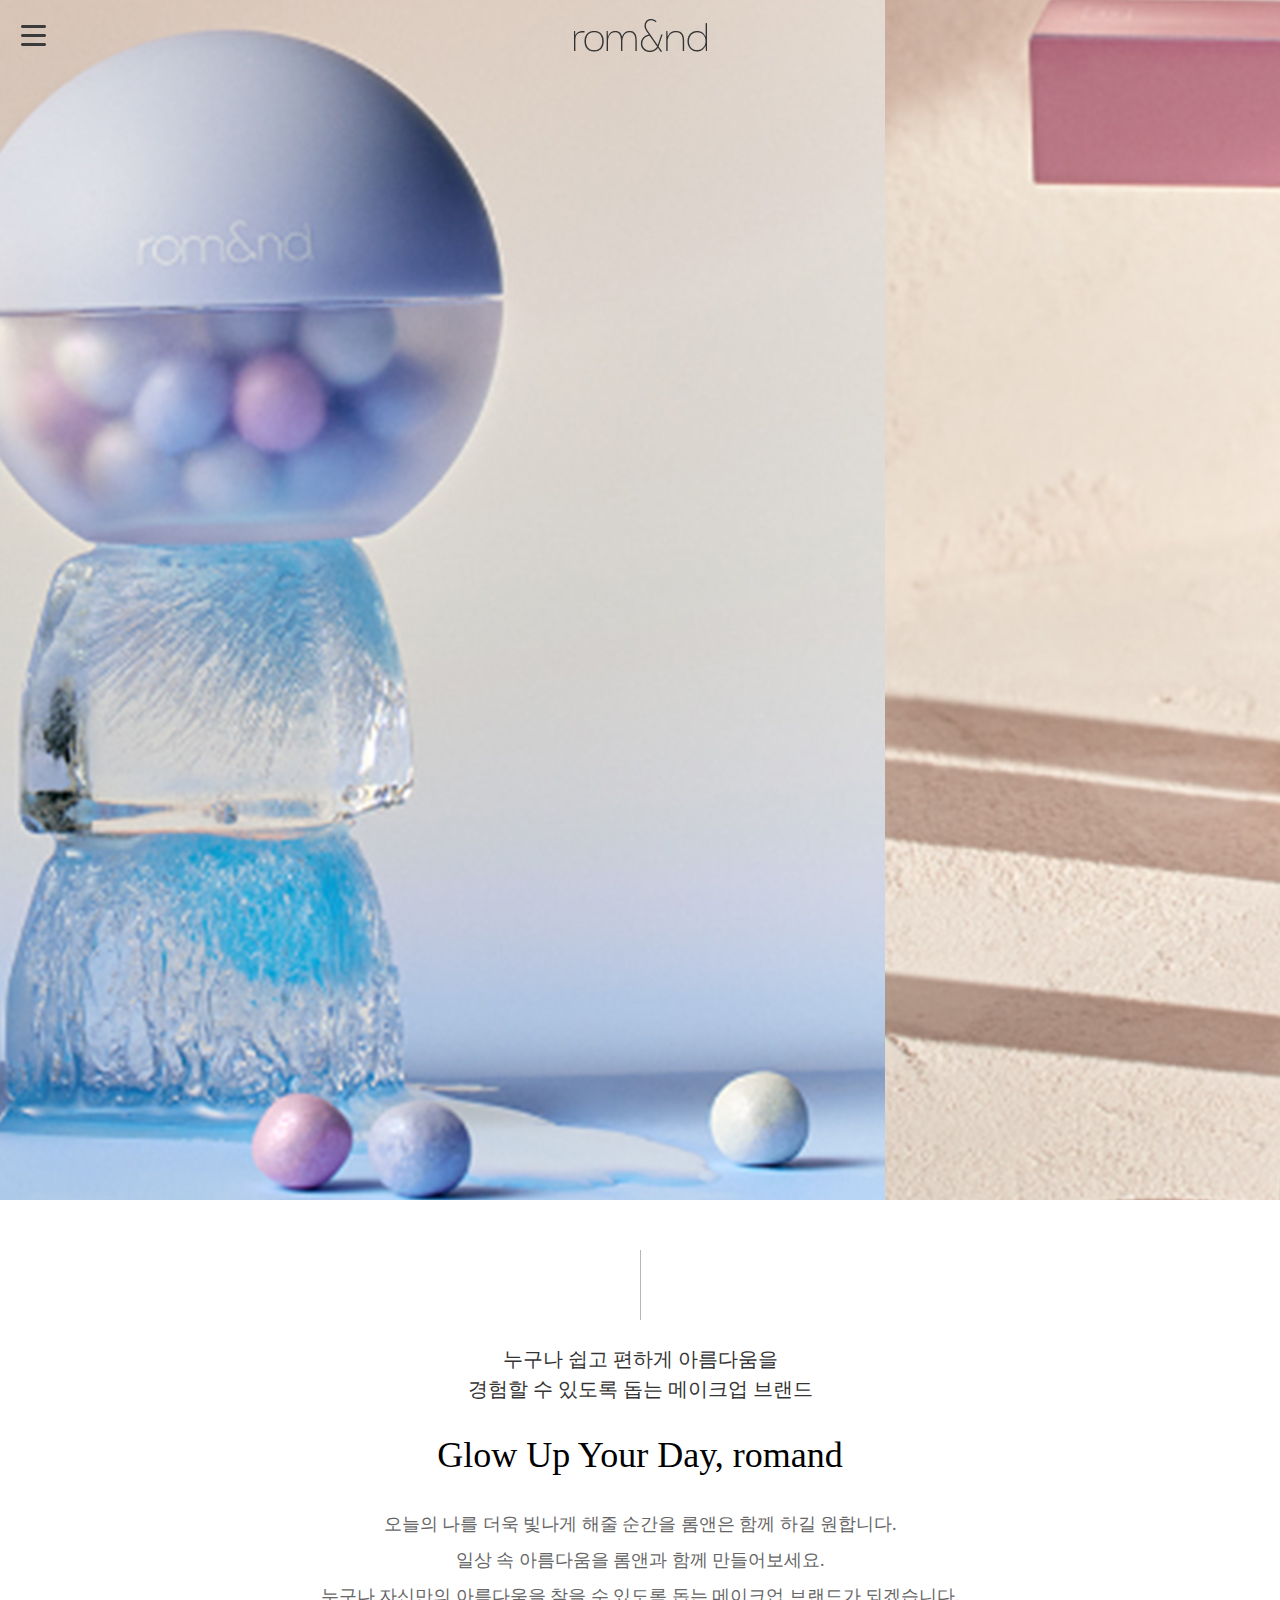
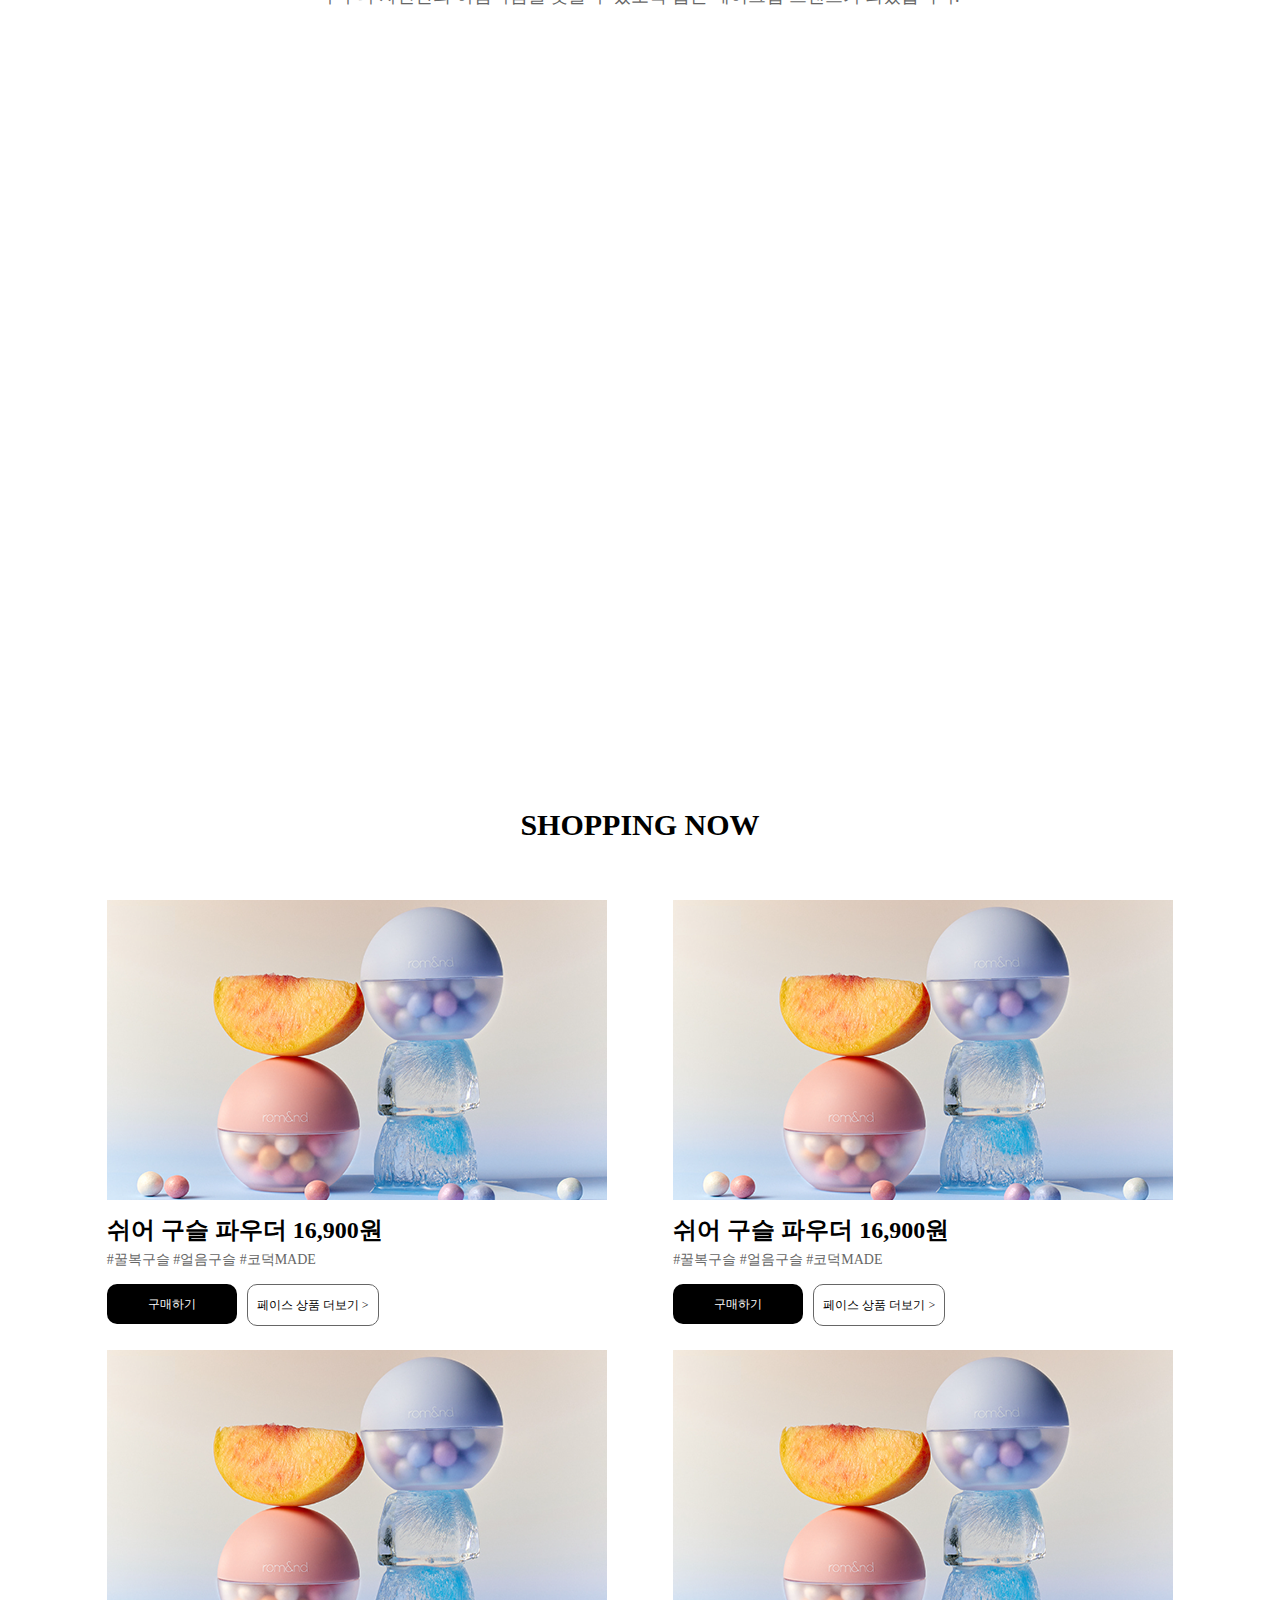
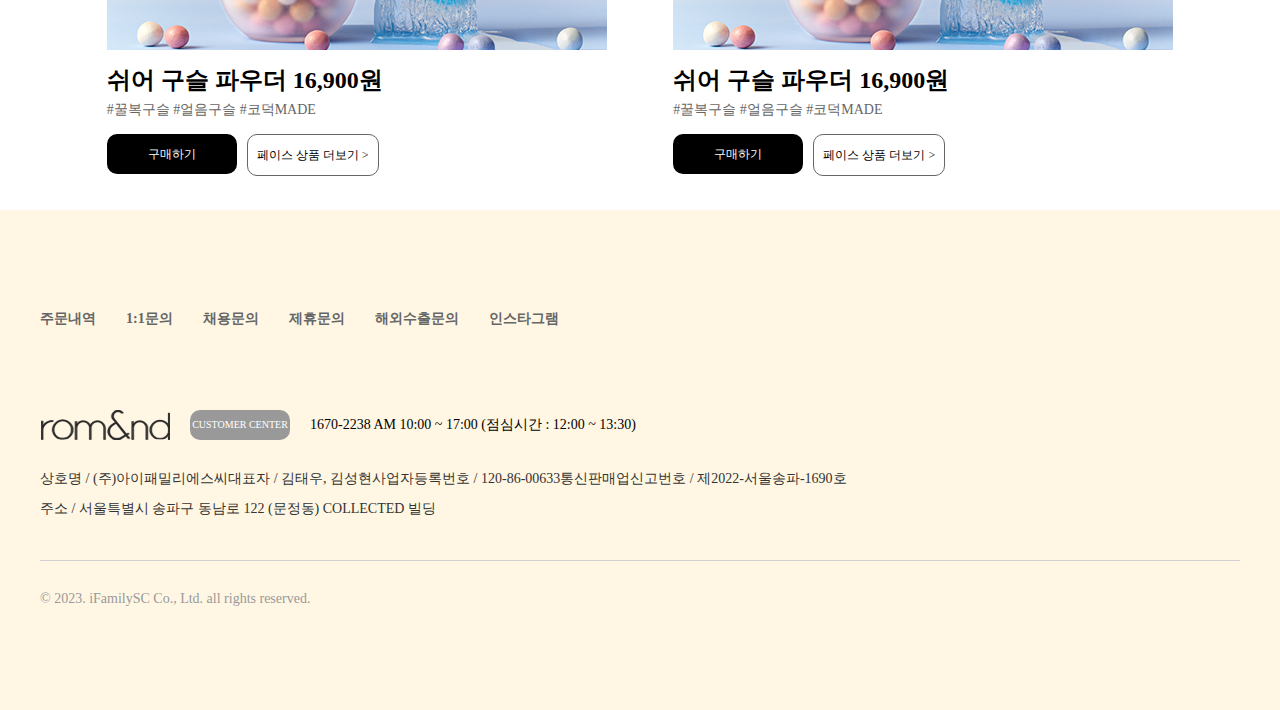
==== 롬앤/index.html @ 92b817ca "최최최최종" ====
<!DOCTYPE html>
<html lang="ko">
<head>
  <meta charset="UTF-8">
  <meta name="viewport" content="width=device-width, initial-scale=1.0">
  <title>롬앤</title>
  <link rel="stylesheet" href="./css/main.css">
  <script src="./js/jquery-3.7.1.min.js"></script>
  <script src="./js/main.js"></script>
</head>
<body>
  <div id="wrap">
    <header id="header">
      <div class="logo">
        <a href="#"><img src="./images/logo1.png" alt=""></a>
      </div>
      <div class="nav">
        <div class="menuOpen">
          <a href="#"><img src="./images/menu.png" alt=""></a>
        </div>
        <ul>
          <li><a href="#">로그인</a></li>
          <li><a href="#">SHOPPING</a>
            <ul>
              <li><a href="#">BASE</a></li>
              <li><a href="#">FACE</a></li>
              <li><a href="#">EYE</a></li>
              <li><a href="#">GLOW LIP</a></li>
              <li><a href="#">MATTE LIP</a></li>
              <li><a href="#">NAIL</a></li>
              <li><a href="#">ACCs</a></li>
              <li><a href="#">SET</a></li>
              <li><a href="#">OUTLET</a></li>
              <li><a href="#">ONLY romMATE</a></li>
            </ul>
          </li>
          <li><a href="#">COMMUNITY</a>
            <ul>
              <li><a href="#">EVENT</a></li>
              <li><a href="#">STORY</a></li>
              <li><a href="#">LOOKBOOK</a></li>
              <li><a href="#">NOTICE</a></li>
              <li><a href="#">Q&A</a></li>
              <li><a href="#">FAQ</a></li>
            </ul>
          </li>
          <li><a href="#">MEMBERSHIP</a></li>
          <li><a href="#">REVIEW</a></li>
          <li><a href="#">OPEN OFFICE</a></li>
          <li><a href="#">케미프로젝트</a></li>
        </ul>
      </div>
    </header>
    <div id="slide">
      <ul>
        <li><a href="#"><img src="./images/slide01.jpg" alt=""></a></li>
        <li><a href="#"><img src="./images/slide02.jpg" alt=""></a></li>
        <li><a href="#"><img src="./images/slide03.jpg" alt=""></a></li>
      </ul>
    </div>
    <div id="container">
      <div class="brandWrap">
        <p class="line">
          <img src="./images/line.png" alt="">
        </p>
        <p class="brandSentence">
          누구나 쉽고 편하게 아름다움을<br>
          경험할 수 있도록 돕는 메이크업 브랜드
        </p>
        <h1>Glow Up Your Day, romand</h1>
        <p class="brandStory">
          오늘의 나를 더욱 빛나게 해줄 순간을 롬앤은 함께 하길 원합니다.<br>
          일상 속 아름다움을 롬앤과 함께 만들어보세요.<br>
          누구나 자신만의 아름다움을 찾을 수 있도록 돕는 메이크업 브랜드가 되겠습니다.
        </p>
        <p class="brandVideo">
          <iframe width="1100" height="618.75" src="https://www.youtube.com/embed/pG-QlSanU3E?si=R5c2XMdWmQJbDLjf" title="YouTube video player" frameborder="0" allow="accelerometer; autoplay; clipboard-write; encrypted-media; gyroscope; picture-in-picture; web-share" referrerpolicy="strict-origin-when-cross-origin" allowfullscreen></iframe>
        </p>
      </div>
      <div class="shoppingPage">
        <h2><a href="#">SHOPPING NOW</a></h2>
        <div class="soppingWrap">
          <ul>
            <li class="powder">
              <img src="./images/shopping01.png" alt="">
              <h3>쉬어 구슬 파우더 16,900원</h3>
              <p>#꿀복구슬 #얼음구슬 #코덕MADE</p>
              <div class="soppingBtn">
                <div class="buy">
                  <a href="#">구매하기</a>
                </div>
                <div class="plus">
                  <a href="#">페이스 상품 더보기 ></a>
                </div>
              </div>
            </li>
            <li class="powder">
              <img src="./images/shopping01.png" alt="">
              <h3>쉬어 구슬 파우더 16,900원</h3>
              <p>#꿀복구슬 #얼음구슬 #코덕MADE</p>
              <div class="soppingBtn">
                <div class="buy">
                  <a href="#">구매하기</a>
                </div>
                <div class="plus">
                  <a href="#">페이스 상품 더보기 ></a>
                </div>
              </div>
            </li>
            <li class="powder">
              <img src="./images/shopping01.png" alt="">
              <h3>쉬어 구슬 파우더 16,900원</h3>
              <p>#꿀복구슬 #얼음구슬 #코덕MADE</p>
              <div class="soppingBtn">
                <div class="buy">
                  <a href="#">구매하기</a>
                </div>
                <div class="plus">
                  <a href="#">페이스 상품 더보기 ></a>
                </div>
              </div>
            </li>
            <li class="powder">
              <img src="./images/shopping01.png" alt="">
              <h3>쉬어 구슬 파우더 16,900원</h3>
              <p>#꿀복구슬 #얼음구슬 #코덕MADE</p>
              <div class="soppingBtn">
                <div class="buy">
                  <a href="#">구매하기</a>
                </div>
                <div class="plus">
                  <a href="#">페이스 상품 더보기 ></a>
                </div>
              </div>
            </li>
          </ul>
        </div>
      </div>
    </div>
    <div id="footer">
      <div class="footerWrap">
        <ul class="btm">
          <li><a href="#">주문내역</a></li>
          <li><a href="#">1:1문의</a></li>
          <li><a href="#">채용문의</a></li>
          <li><a href="#">제휴문의</a></li>
          <li><a href="#">해외수출문의</a></li>
          <li><a href="#">인스타그램</a></li>
        </ul>
        <div class="footerLogo">
          <img src="./images/logo.png" alt="">
          <p class="customer">CUSTOMER CENTER</p>
          <P>1670-2238 AM 10:00 ~ 17:00 (점심시간 : 12:00 ~ 13:30)</P>
        </div>
        <div class="footerInfo">
          <ul>
            <li>상호명 / (주)아이패밀리에스씨</li>
            <li>대표자 / 김태우, 김성현</li>
            <li>사업자등록번호 / 120-86-00633</li>
            <li>통신판매업신고번호 / 제2022-서울송파-1690호</li>
            <li>주소 / 서울특별시 송파구 동남로 122 (문정동) COLLECTED 빌딩</li>
          </ul>
        </div>
        <div class="copyright">
          <p>
            © 2023. iFamilySC Co., Ltd. all rights reserved.
          </p>
        </div>
      </div>
    </div>
  </div>
</body>
</html>
---- 롬앤/css/main.css ----
@charset "utf-8";
@import url('https://fonts.googleapis.com/css2?family=Noto+Sans+KR:wght@100..900&display=swap');
* {margin: 0; padding: 0;}
li {list-style: none;}
a {text-decoration: none; color: inherit;}

#wrap {
  width: 100%; height: 100%;
  max-width: 1920px;
}
/* header area */
#header {
  display: flex;
  position: fixed;
  width: 100%; height: 70px;
  top: 0;
  z-index: 9998;
  background-color: transparent; /* 기본 투명 */
  transition: background-color 0.3s ease; /* 부드러운 배경색 전환 */
}
#header .logo {
  width: 100%; height: 50px;
  padding-top: 10px;
  text-align: center;
  min-width: 1200px;
}
#header .nav .menuOpen {
  position: fixed;
  width: 30px; height: 30px;
  top: 20px; left: 20px;
  z-index: 9995;
}
.scrolled {
  background-color: #fff; /* 스크롤 후 변경될 색상 */
}
#header .nav {
  position: fixed;
  top: 0; left: -400px;
  background-color: #fff;
  width: 360px; height: 100%;
  transition: 0.5s ease;
  z-index: 9998;
  padding-left: 40px;
}
#header .nav>ul {
  width: 360px; height: 420px;
  margin-top: 20px;
}
#header .nav>ul>li {
  position: relative;
  width: 100%; height: 60px;
}
#header .nav>ul>li:first-child>a:hover {
  text-decoration: underline;
}
#header .nav>ul>li>a {
  display: block;
  font-family: "Noto Sans KR", sans-serif;
  width: 100%; height: 100%;
  line-height: 60px;
  font-weight: 500;
  color: #333;
  font-size: 18px;
}
#header .nav>ul>li:nth-child(2)>a:hover {
  background-color: #fff7e4;
}
#header .nav>ul>li:nth-child(3)>a:hover {
  background-color: #fff7e4;
}
#header .nav>ul>li>ul {
  display: none;
  position: absolute;
  z-index: 333;
  width: 340px; height: 400px;
  background-color: #fff;
  padding-left: 20px;
}
#header .nav>ul>li>ul li {
  width: 100%; height: 40px;
  background-color: #fff;
}
#header .nav>ul>li>ul li a {
  display: block;
  font-family: "Noto Sans KR", sans-serif;
  width: 100%; height: 100%;
  line-height: 40px;
  color: #333;
  font-size: 17px;
  background-color: #fff;
}
#header .nav>ul>li>ul li a:hover {
  font-weight: 700;
}
/* slide area */
#slide {
  overflow: hidden;
  position: relative;
  width: 100%; height: 1200px;
  margin: 0 auto;
}
#slide ul {
  position: absolute;
  display: flex;
  width: 5760px; height: 100%;
  top: 0; left: 0; z-index: 9996;
}
#slide ul li {
  width: 1920px; height: 1200px;
}
/* container area */
#container {
  width: 1200px; height: 2160px;
  margin: 0 auto;
}
#container .brandWrap {
  display: flex;
  flex-direction: column;
  text-align: center;
  align-items: center;
  width: 100%; height: 1000px;
  margin-top: 50px;
  margin-bottom: 150px;
}
#container .brandWrap .line {
  margin-bottom: 20px;
}
#container .brandWrap .brandSentence {
  font-size: 20px;
  color: #333;
  line-height: 1.5;
}
#container .brandWrap h1 {
  margin-top: 30px;
  font-size: 36px;
  font-weight: normal;
}
#container .brandWrap .brandStory {
  margin-top: 30px;
  font-size: 18px;
  color: #666;
  line-height: 2;
}
#container .brandWrap .brandVideo {
  margin-top: 60px;
}
#container .shoppingPage {
  display: flex;
  flex-direction: column;
  text-align: center;
  align-items: center;
  width: 100%; height: 1000px;
}
#container .shoppingPage h2 {
  width: 100%; height: 50px;
  line-height: 50px;
  font-size: 30px;
}
#container .shoppingPage .soppingWrap {
  width: 100%; height: 900px;
  margin-top: 50px;
}
#container .shoppingPage .soppingWrap ul{
  width: 100%; height: 100%;
  display: flex;
  flex-wrap: wrap;
}
#container .shoppingPage .soppingWrap ul li {
  width: 500px; height: 450px;
  text-align: left;
  margin-left: 66.6666px;
}
#container .shoppingPage .soppingWrap ul li h3 {
  font-size: 24px;
  margin-top: 10px;
}
#container .shoppingPage .soppingWrap ul li p {
  font-size: 14px;
  color: #666;
  margin-top: 5px;
}
#container .shoppingPage .soppingWrap ul li .soppingBtn {
  margin-top: 15px;
  width: 100%; height: 30px;
  display: flex;
}
#container .shoppingPage .soppingWrap ul li .soppingBtn .buy {
  width: 130px; height: 40px;
  background-color: #000; color: #fff;
  font-size: 12px;
  border-radius: 10px;
  text-align: center;
  line-height: 40px;
  margin-right: 10px;
}
#container .shoppingPage .soppingWrap ul li .soppingBtn .plus {
  width: 130px; height: 40px;
  background-color: #fff; color: #000;
  font-size: 12px;
  border-radius: 10px;
  text-align: center;
  line-height: 40px;
  border: 1px solid #666;
}
#footer {
  width: 100%; height: 500px;
  background-color: #fff7e4;
}
#footer .footerWrap {
  width: 1200px; height: 100%;
  margin: 0 auto;
}
#footer .footerWrap .btm {
  display: flex;
  width: 600px; height: 20px;
  padding-top: 100px;
}
#footer .footerWrap .btm li {
  font-size: 14px;
  font-weight: bold;
  margin-right: 30px;
  color: #666;
}
#footer .footerWrap .footerLogo {
  display: flex;
  width: 650px; height: 50px;
  line-height: 50px;
  margin-top: 70px;
}
#footer .footerWrap .footerLogo img {
  margin-right: 20px;
}
#footer .footerWrap .footerLogo .customer {
  width: 100px; height: 30px;
  background-color: #999;
  font-size: 10px;
  line-height: 30px;
  margin-top: 10px;
  text-align: center;
  border-radius: 10px;
  color: #fff;
  margin-right: 20px;
}
#footer .footerWrap .footerLogo p {
  font-size: 14px;
}
#footer .footerWrap .footerInfo {
  width: 100%; height: 70px;
}
#footer .footerWrap .footerInfo ul {
  width: 100%; height: 60px;
  display: flex;
  flex-wrap: wrap;
  margin-top: 20px;

}
#footer .footerWrap .footerInfo ul li {
  font-size: 14px;
  color: #333;
}
#footer .footerWrap .copyright {
  border-top: 1px solid #d1d1d1;
  margin-top: 20px;
}
#footer .footerWrap .copyright p {
  font-size: 14px;
  color: #999;
  margin-top: 30px;
}
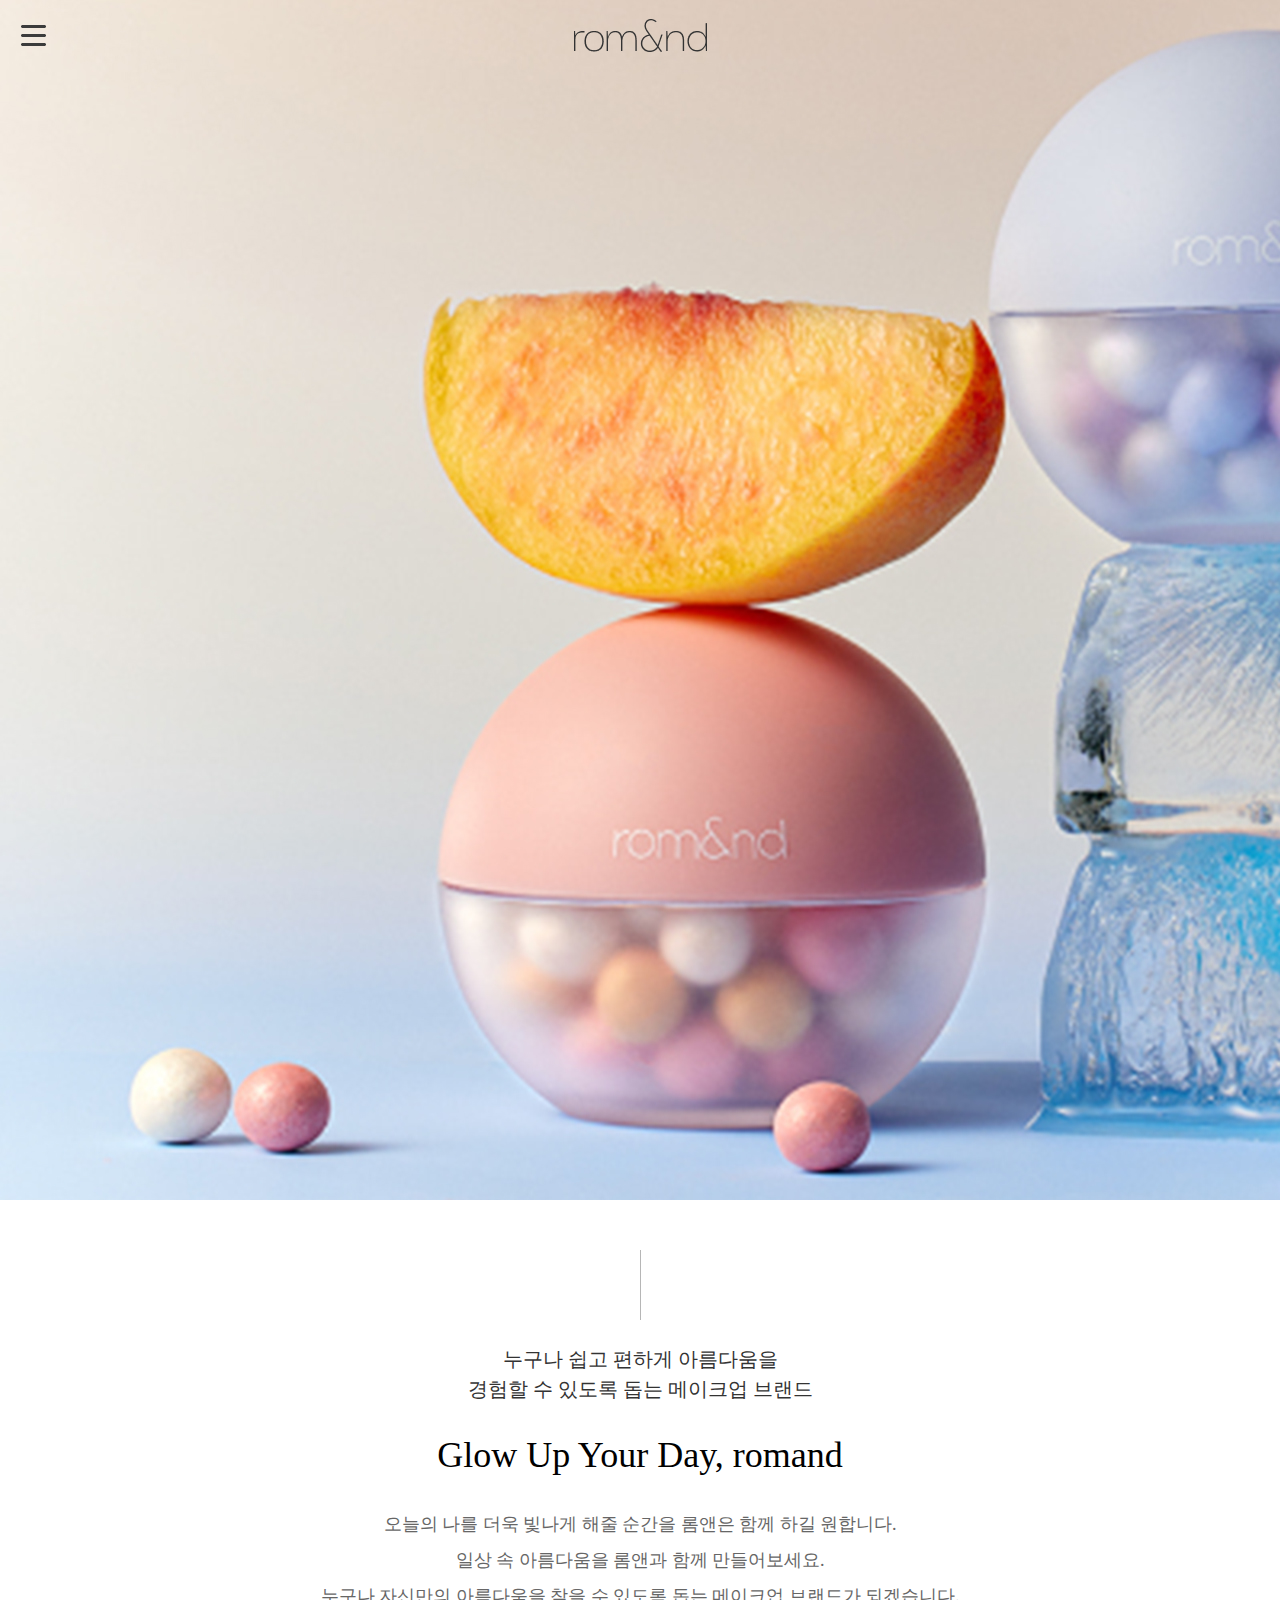
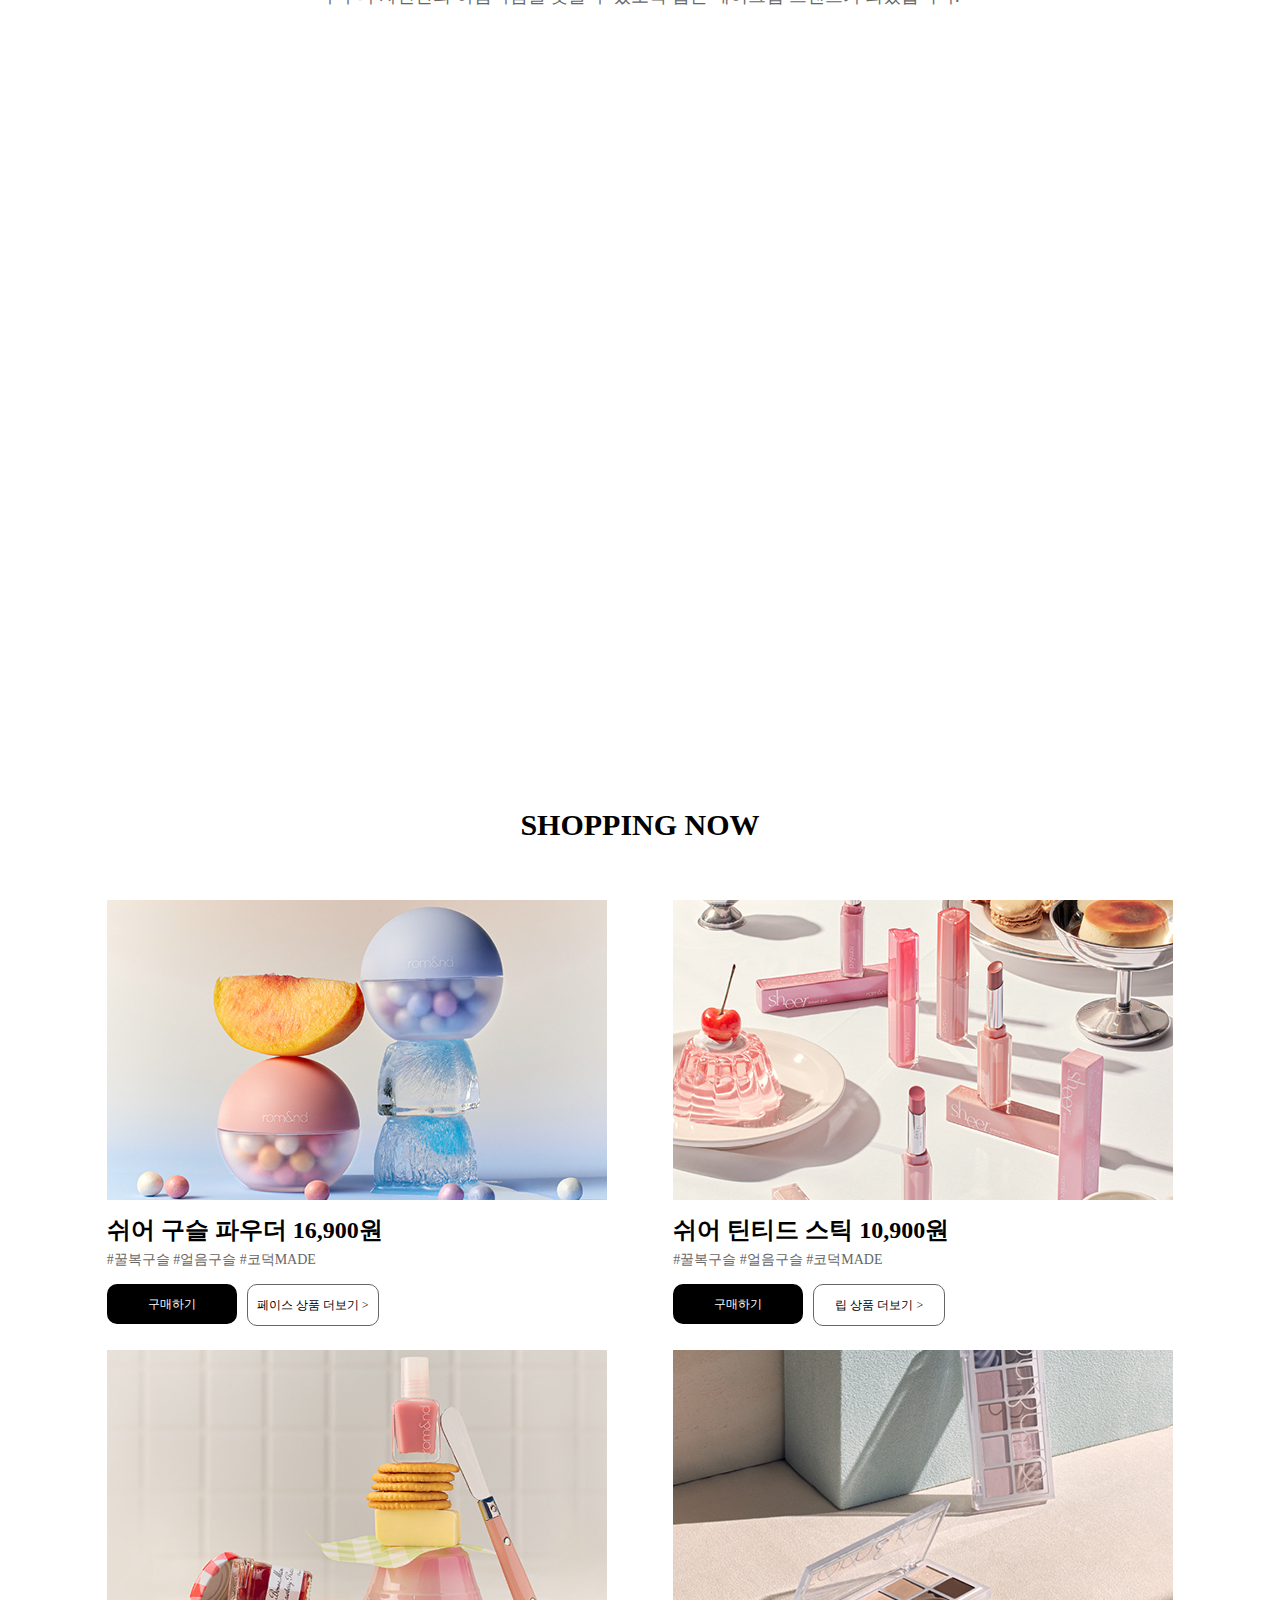
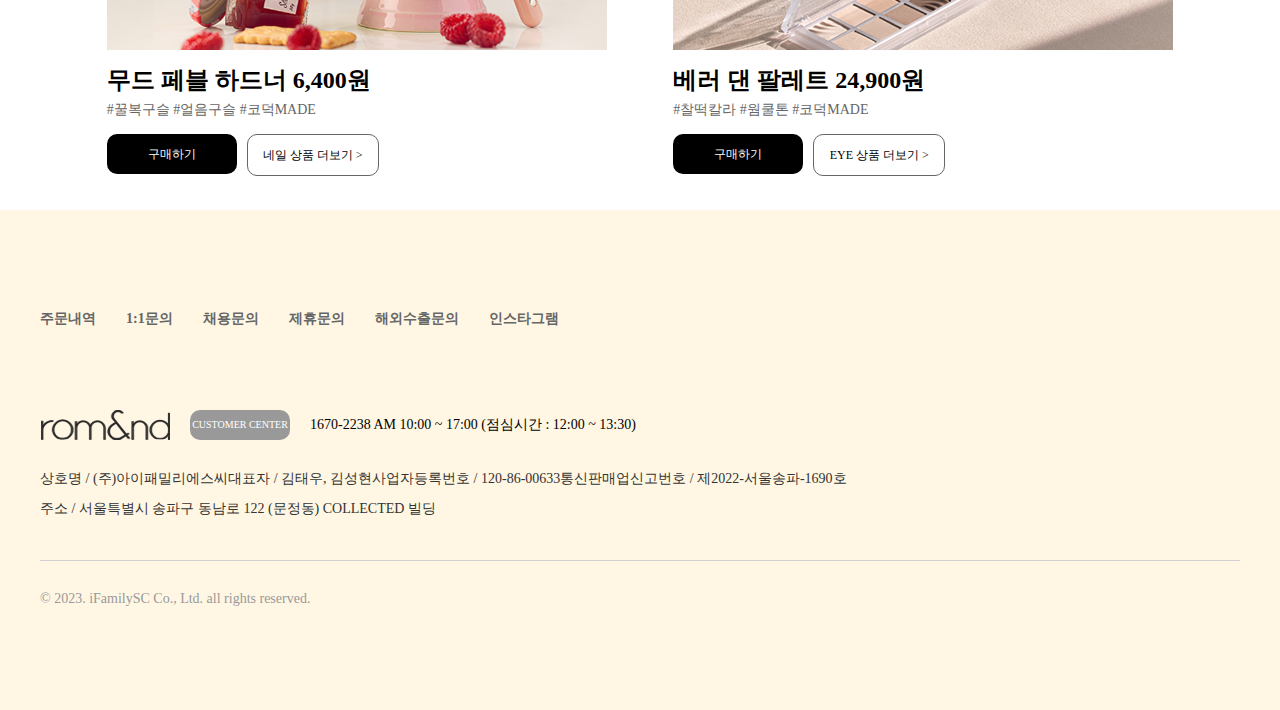
==== commit c00cca42: "포트폴리오 최종" ====
--- a/롬앤/index.html
+++ b/롬앤/index.html
@@ -95,41 +95,41 @@
               </div>
             </li>
             <li class="powder">
-              <img src="./images/shopping01.png" alt="">
-              <h3>쉬어 구슬 파우더 16,900원</h3>
+              <img src="./images/shopping02.png" alt="">
+              <h3>쉬어 틴티드 스틱 10,900원</h3>
               <p>#꿀복구슬 #얼음구슬 #코덕MADE</p>
               <div class="soppingBtn">
                 <div class="buy">
                   <a href="#">구매하기</a>
                 </div>
                 <div class="plus">
-                  <a href="#">페이스 상품 더보기 ></a>
+                  <a href="#">립 상품 더보기 ></a>
                 </div>
               </div>
             </li>
             <li class="powder">
-              <img src="./images/shopping01.png" alt="">
-              <h3>쉬어 구슬 파우더 16,900원</h3>
+              <img src="./images/shopping03.png" alt="">
+              <h3>무드 페블 하드너 6,400원</h3>
               <p>#꿀복구슬 #얼음구슬 #코덕MADE</p>
               <div class="soppingBtn">
                 <div class="buy">
                   <a href="#">구매하기</a>
                 </div>
                 <div class="plus">
-                  <a href="#">페이스 상품 더보기 ></a>
+                  <a href="#">네일 상품 더보기 ></a>
                 </div>
               </div>
             </li>
             <li class="powder">
-              <img src="./images/shopping01.png" alt="">
-              <h3>쉬어 구슬 파우더 16,900원</h3>
-              <p>#꿀복구슬 #얼음구슬 #코덕MADE</p>
+              <img src="./images/shopping04.png" alt="">
+              <h3>베러 댄 팔레트 24,900원</h3>
+              <p>#찰떡칼라 #웜쿨톤 #코덕MADE</p>
               <div class="soppingBtn">
                 <div class="buy">
                   <a href="#">구매하기</a>
                 </div>
                 <div class="plus">
-                  <a href="#">페이스 상품 더보기 ></a>
+                  <a href="#">EYE 상품 더보기 ></a>
                 </div>
               </div>
             </li>
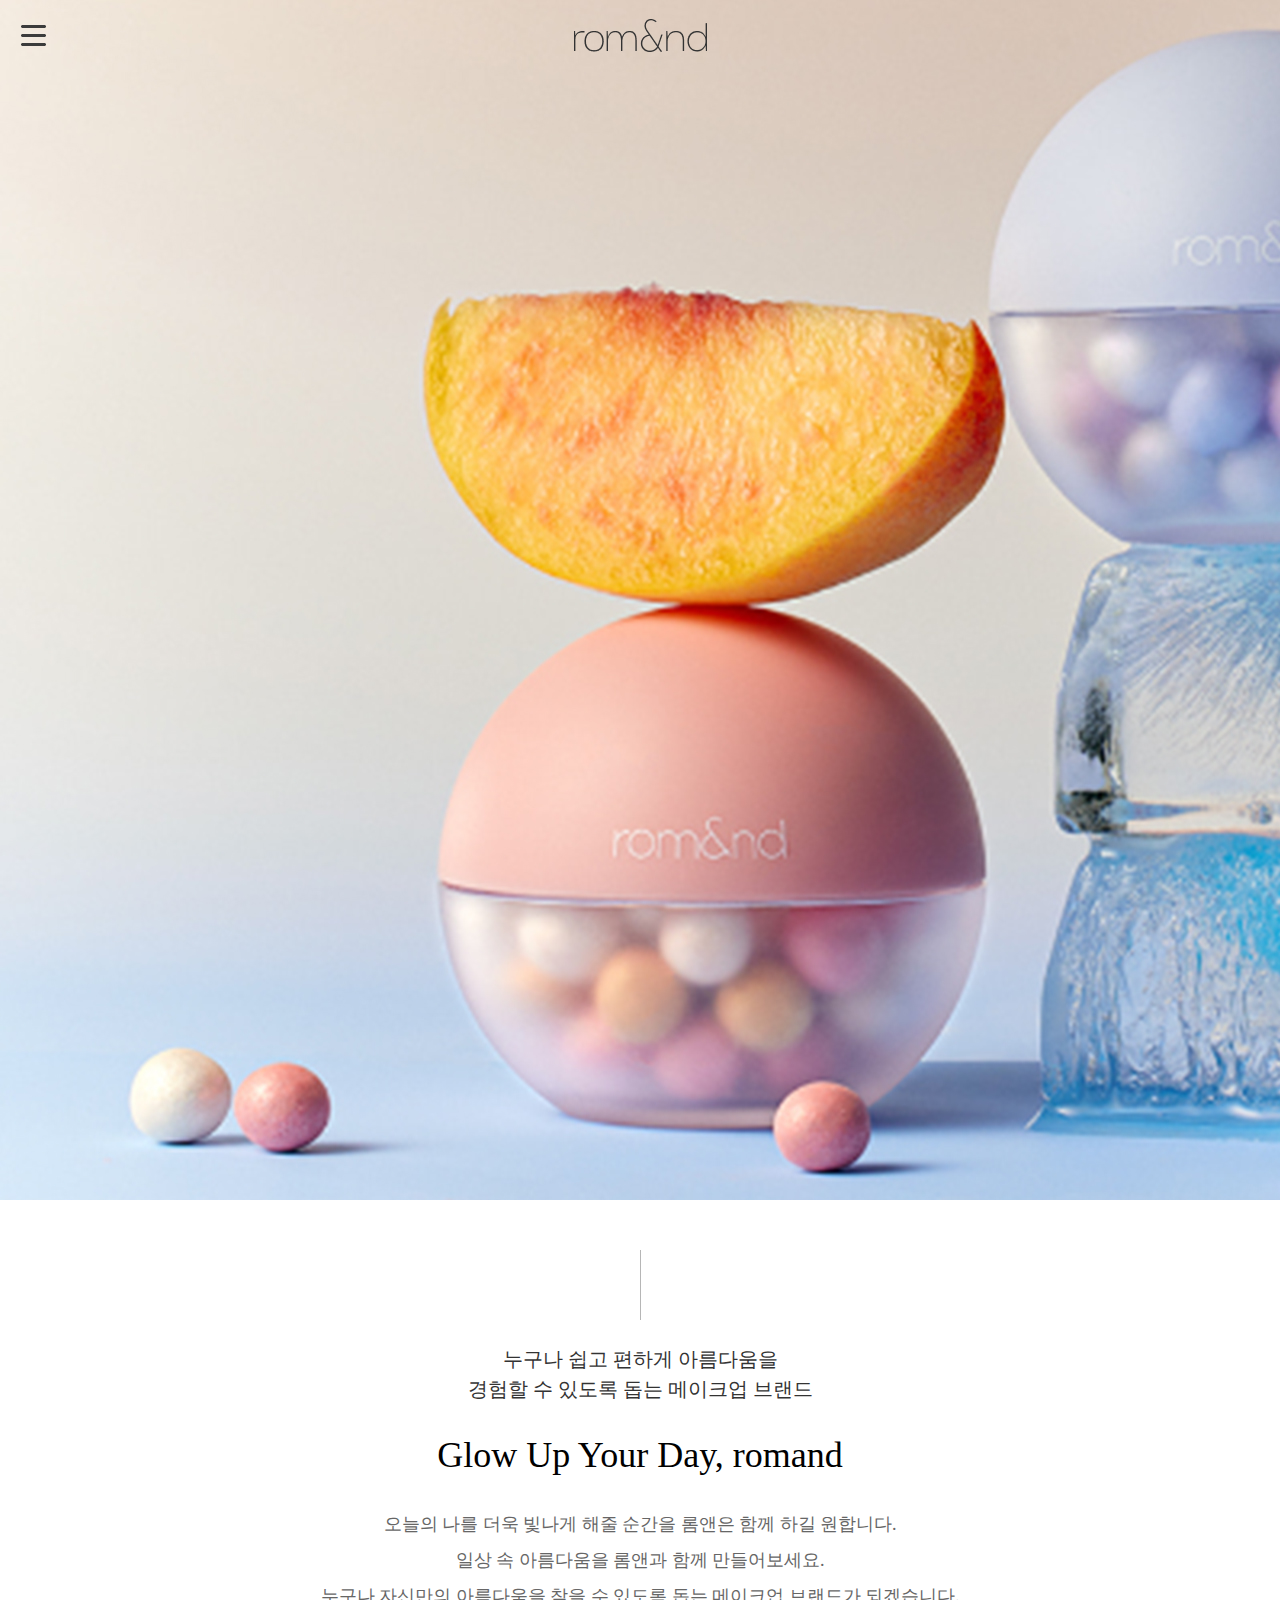
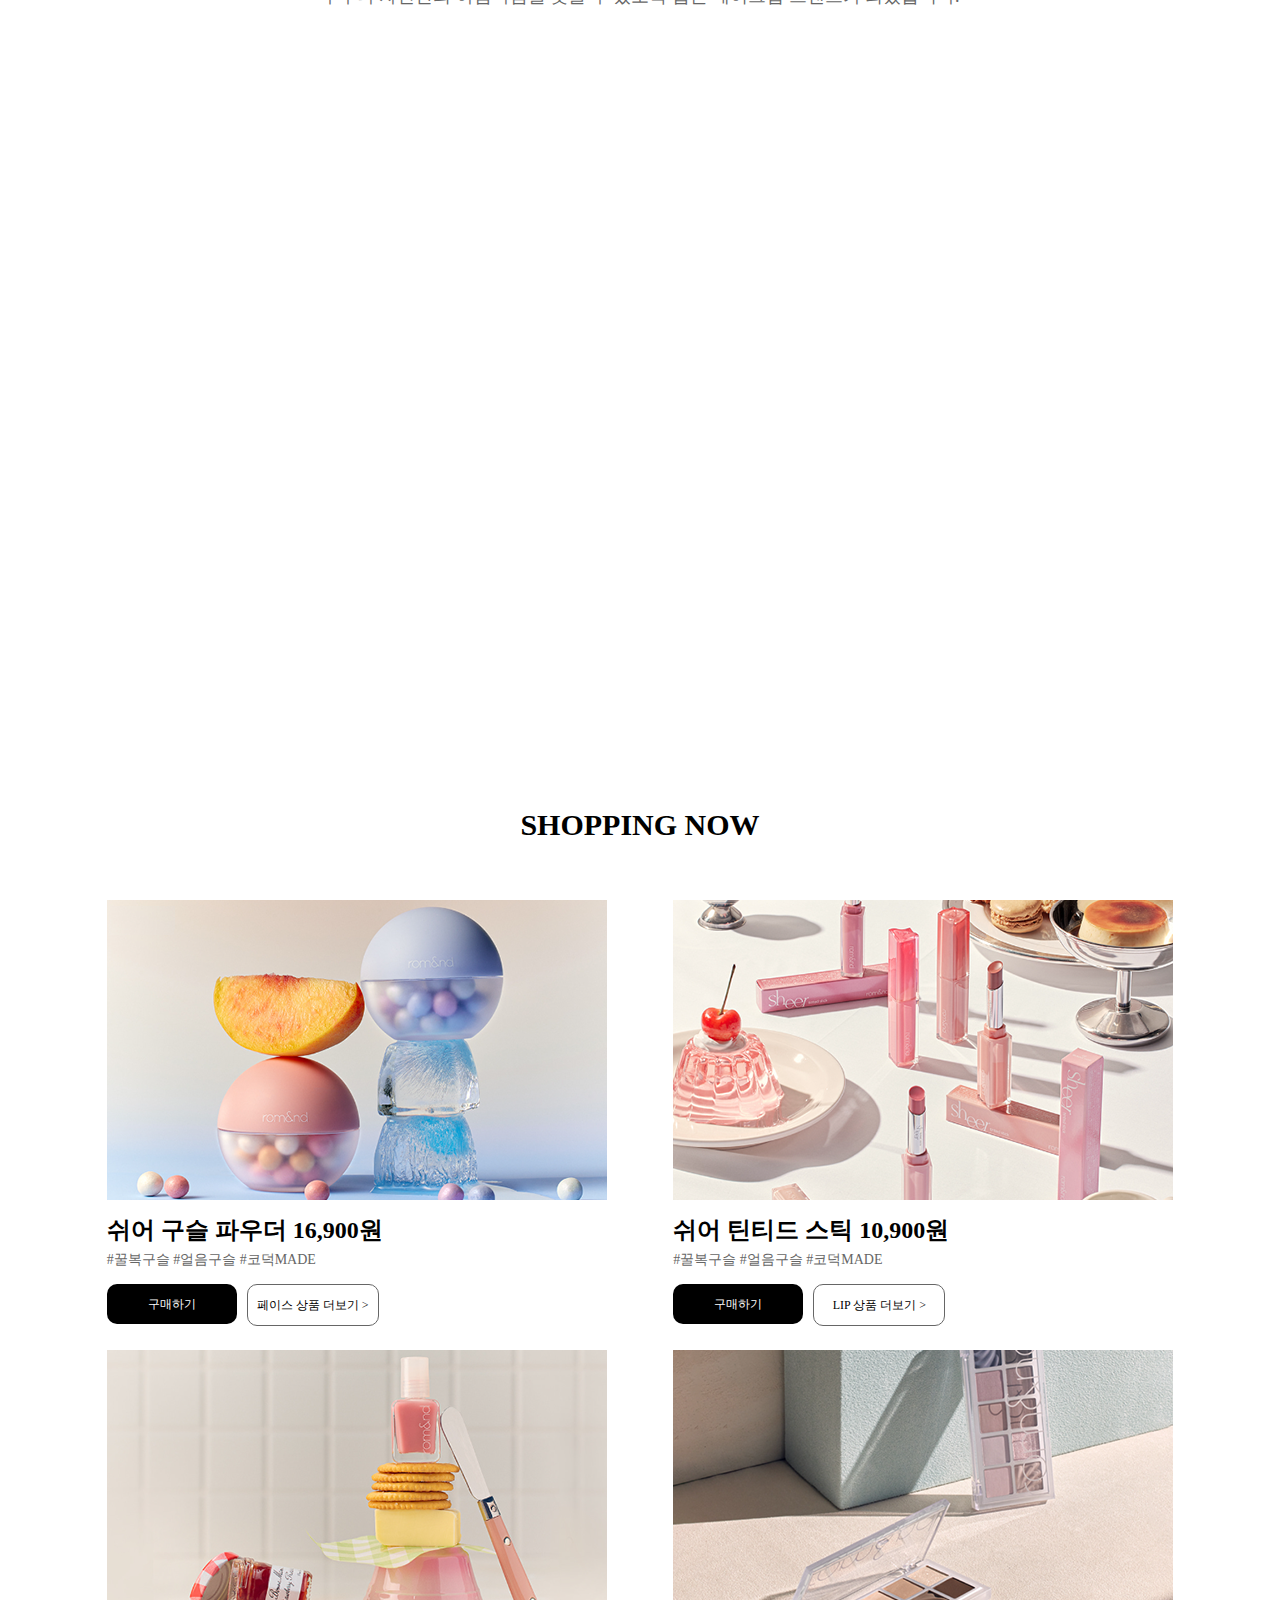
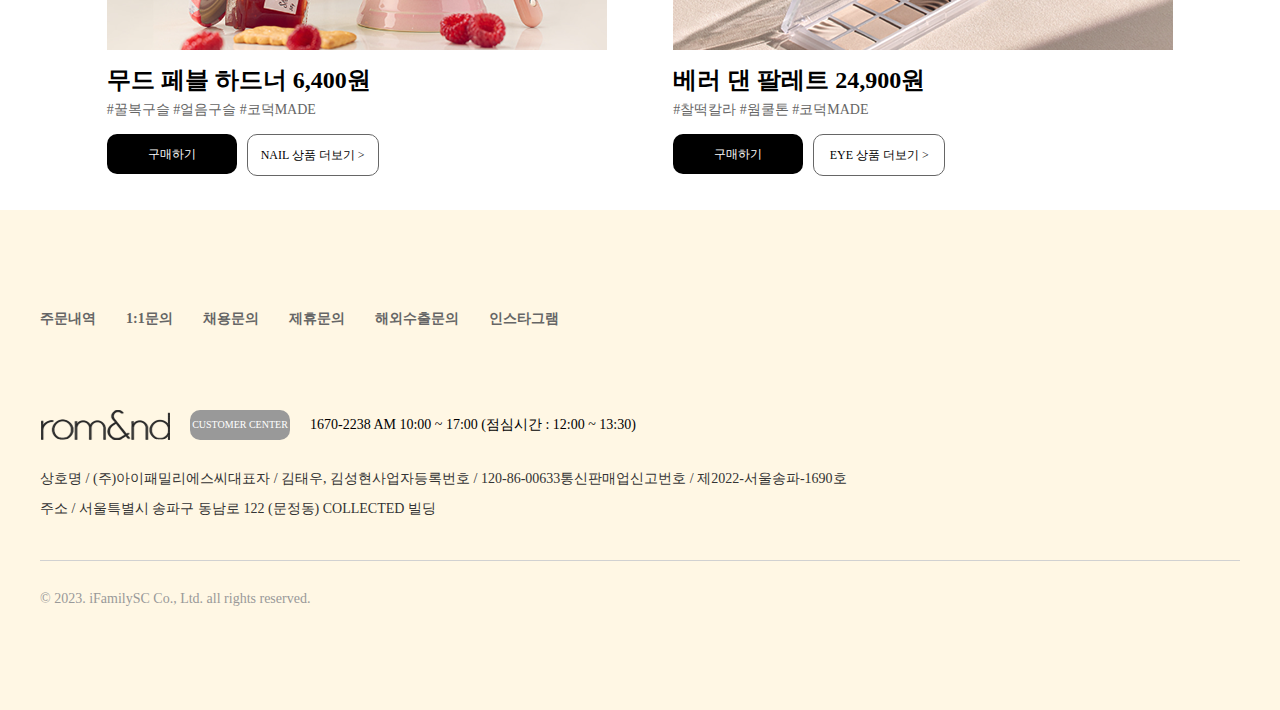
==== commit 6955d5a8: "롬앤 추가 최종본" ====
--- a/롬앤/index.html
+++ b/롬앤/index.html
@@ -103,7 +103,7 @@
                   <a href="#">구매하기</a>
                 </div>
                 <div class="plus">
-                  <a href="#">립 상품 더보기 ></a>
+                  <a href="#">LIP 상품 더보기 ></a>
                 </div>
               </div>
             </li>
@@ -116,7 +116,7 @@
                   <a href="#">구매하기</a>
                 </div>
                 <div class="plus">
-                  <a href="#">네일 상품 더보기 ></a>
+                  <a href="#">NAIL 상품 더보기 ></a>
                 </div>
               </div>
             </li>
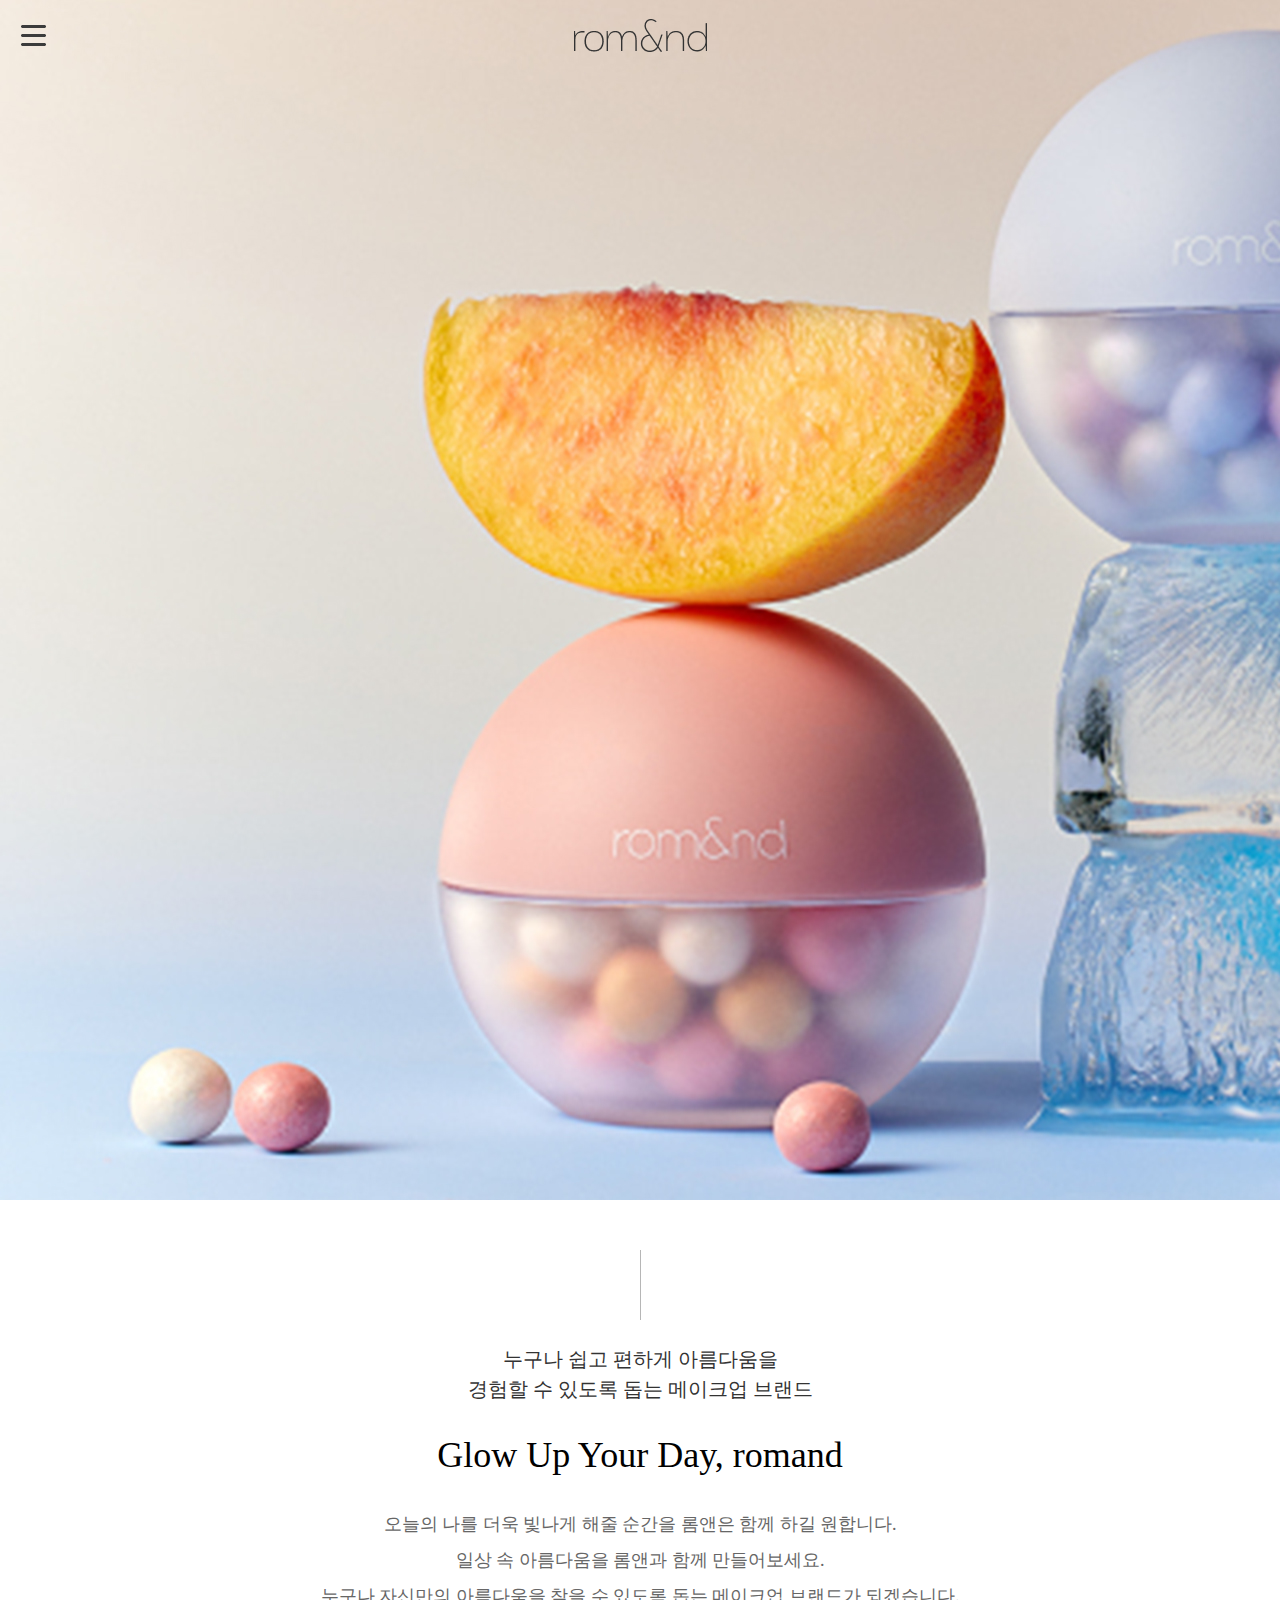
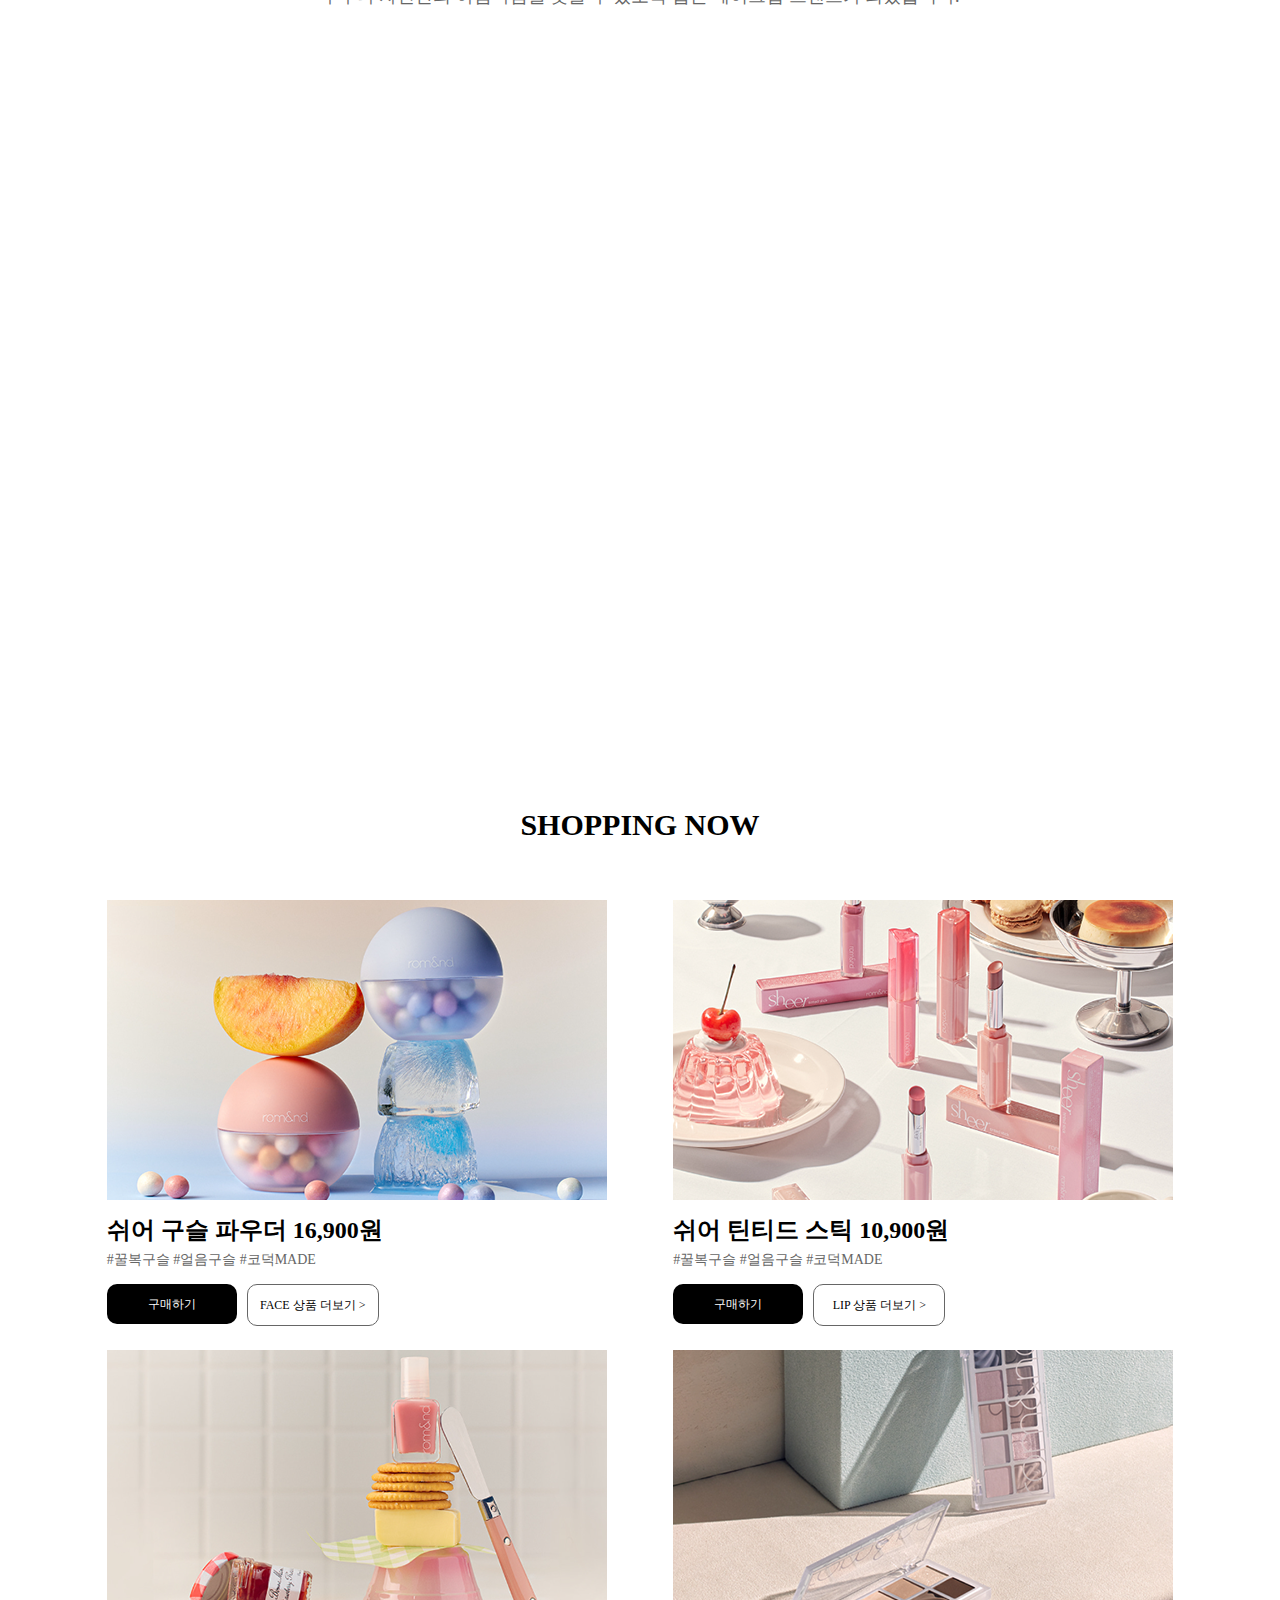
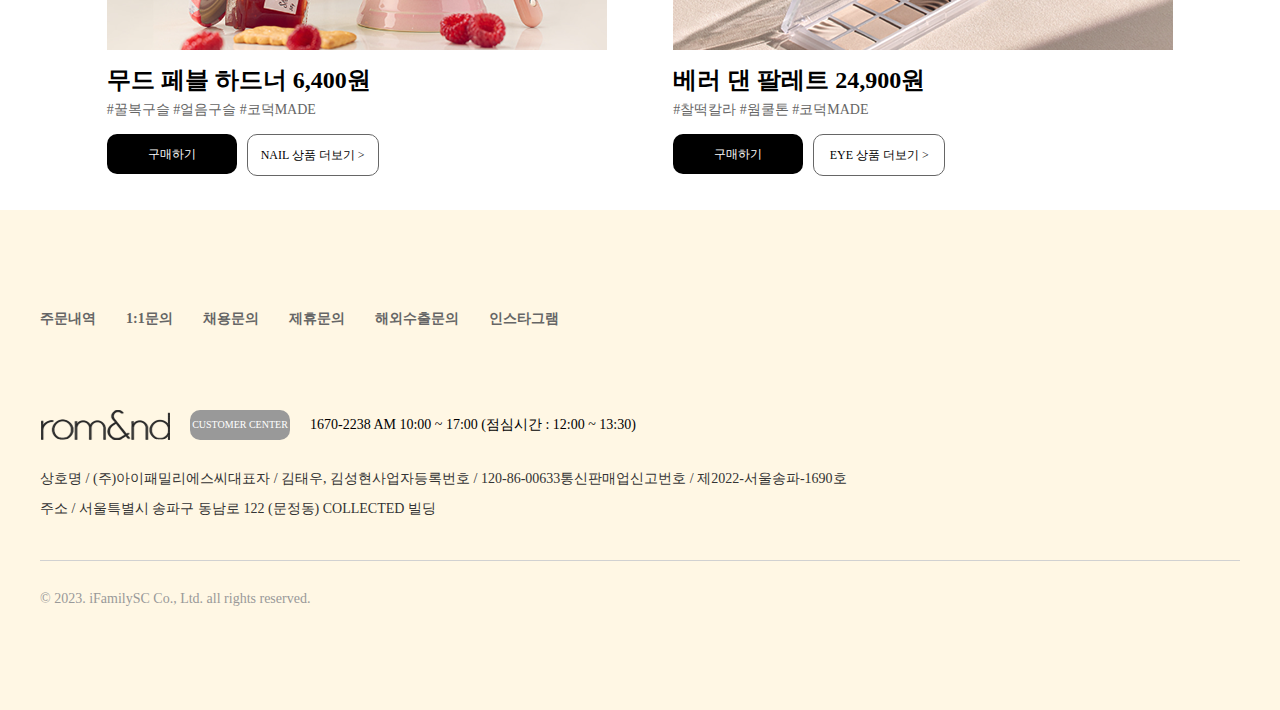
==== commit 761f6e00: "롬앤 최최종본" ====
--- a/롬앤/index.html
+++ b/롬앤/index.html
@@ -90,7 +90,7 @@
                   <a href="#">구매하기</a>
                 </div>
                 <div class="plus">
-                  <a href="#">페이스 상품 더보기 ></a>
+                  <a href="#">FACE 상품 더보기 ></a>
                 </div>
               </div>
             </li>
